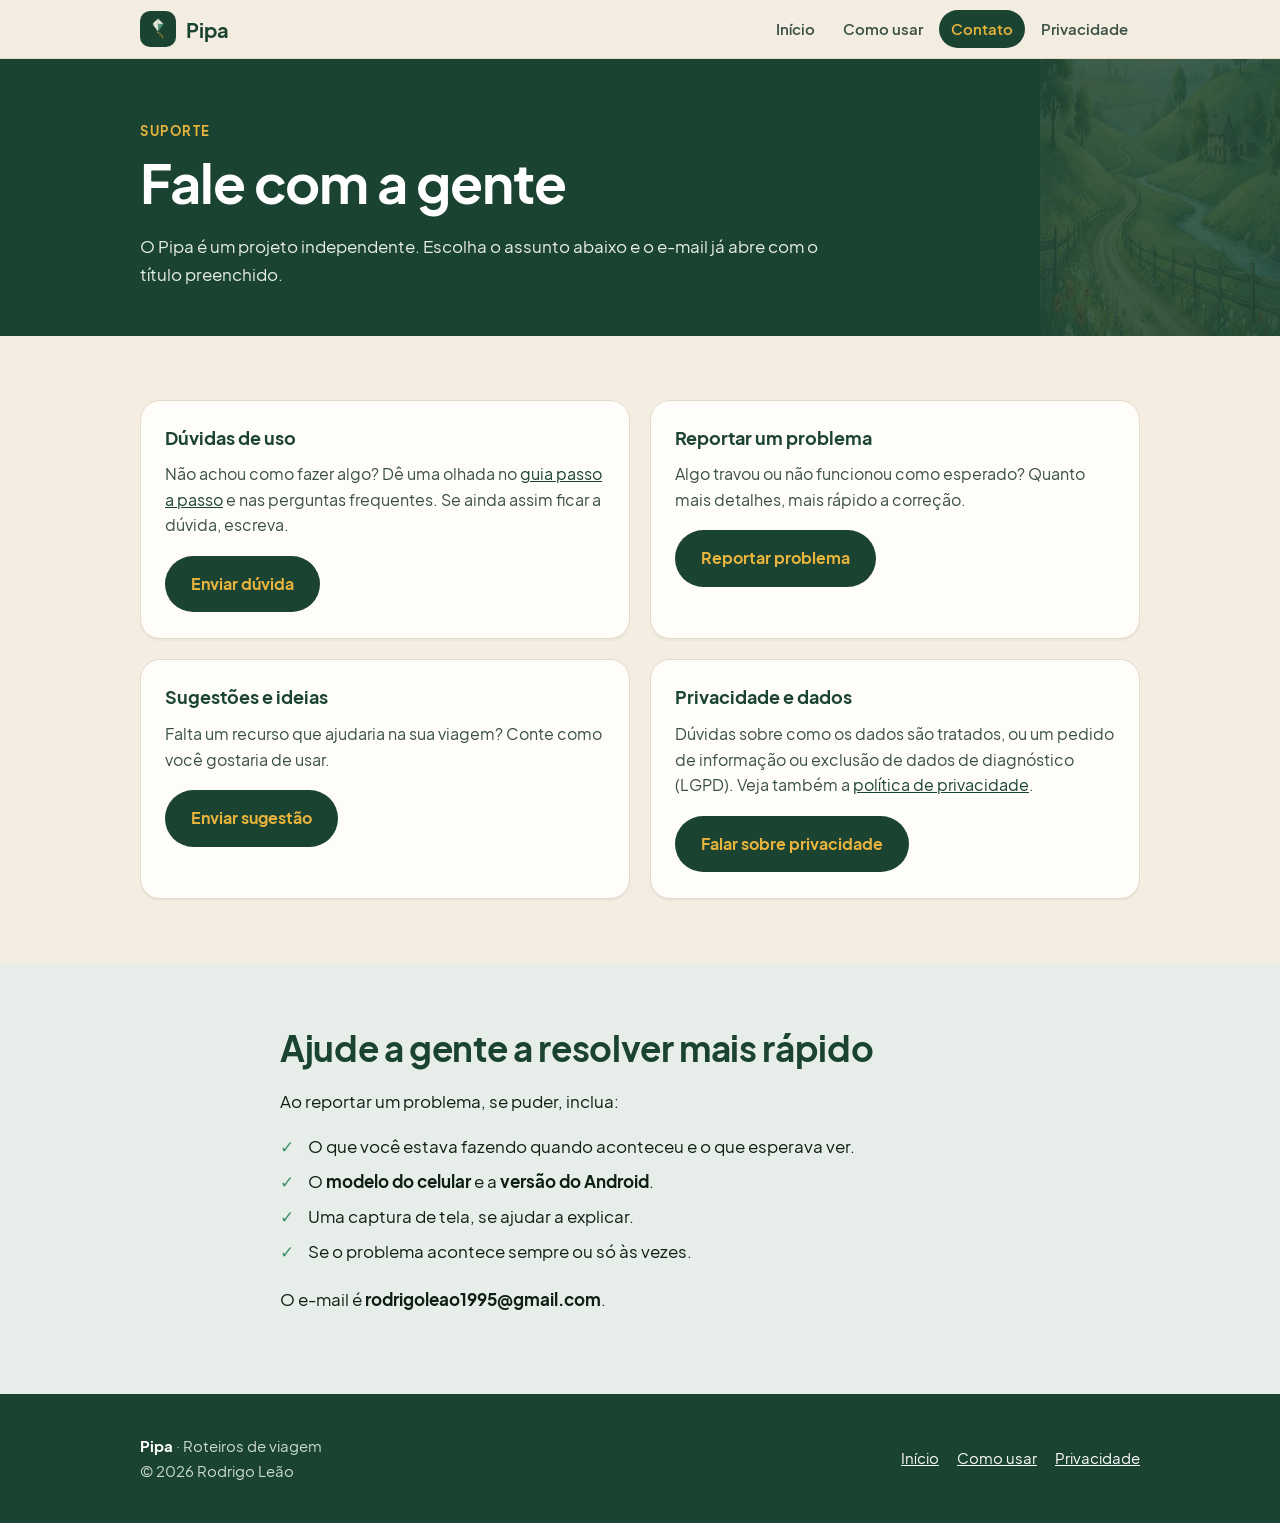
==== docs/contato/index.html @ 51963ef8 "feat: site de apresentação (início, como usar, contato) via GitHub Pages Co-Authored-By: Claude Sonn" ====
<!DOCTYPE html>
<html lang="pt-BR">
<head>
<meta charset="utf-8">
<meta name="viewport" content="width=device-width, initial-scale=1">
<title>Contato e suporte — Pipa</title>
<meta name="description" content="Fale com a gente: dúvidas, sugestões, relato de problemas ou pedidos sobre privacidade e dados do Pipa.">
<meta name="theme-color" content="#1B4332">
<link rel="canonical" href="https://rodrigoleao111.github.io/rumo-app/contato/">
<link rel="icon" type="image/png" href="../assets/img/favicon.png">
<link rel="apple-touch-icon" href="../assets/img/apple-touch-icon.png">
<meta property="og:type" content="website">
<meta property="og:title" content="Contato e suporte — Pipa">
<meta property="og:description" content="Dúvidas, sugestões ou problemas com o Pipa? Escreva para a gente.">
<meta property="og:image" content="https://rodrigoleao111.github.io/rumo-app/assets/img/og.jpg">
<link rel="stylesheet" href="../assets/site.css">
</head>
<body>

<header class="site-header">
  <div class="wrap">
    <a class="brand" href="../"><img src="../assets/img/icon-192.png" alt="" width="36" height="36"><span>Pipa</span></a>
    <nav class="nav" aria-label="Principal">
      <a href="../">Início</a>
      <a href="../como-usar/">Como usar</a>
      <a href="./" aria-current="page">Contato</a>
      <a href="../privacy/">Privacidade</a>
    </nav>
  </div>
</header>

<main>
  <section class="page-hero">
    <img class="deco" src="../assets/img/cover_campo.webp" alt="" width="800" height="446">
    <div class="wrap">
      <span class="eyebrow" style="color:var(--amber)">Suporte</span>
      <h1>Fale com a gente</h1>
      <p>O Pipa é um projeto independente. Escolha o assunto abaixo e o e-mail já abre com o título preenchido.</p>
    </div>
  </section>

  <section>
    <div class="wrap">
      <div class="grid grid-2">
        <article class="card contact-card">
          <h3>Dúvidas de uso</h3>
          <p>Não achou como fazer algo? Dê uma olhada no <a href="../como-usar/">guia passo a passo</a> e nas perguntas frequentes. Se ainda assim ficar a dúvida, escreva.</p>
          <a class="btn btn-primary" href="mailto:rodrigoleao1995@gmail.com?subject=Pipa%20-%20D%C3%BAvida">Enviar dúvida</a>
        </article>
        <article class="card contact-card">
          <h3>Reportar um problema</h3>
          <p>Algo travou ou não funcionou como esperado? Quanto mais detalhes, mais rápido a correção.</p>
          <a class="btn btn-primary" href="mailto:rodrigoleao1995@gmail.com?subject=Pipa%20-%20Problema&amp;body=O%20que%20aconteceu%3A%0A%0AO%20que%20eu%20esperava%3A%0A%0APassos%20para%20repetir%3A%0A%0AModelo%20do%20celular%3A%0AVers%C3%A3o%20do%20Android%3A">Reportar problema</a>
        </article>
        <article class="card contact-card">
          <h3>Sugestões e ideias</h3>
          <p>Falta um recurso que ajudaria na sua viagem? Conte como você gostaria de usar.</p>
          <a class="btn btn-primary" href="mailto:rodrigoleao1995@gmail.com?subject=Pipa%20-%20Sugest%C3%A3o">Enviar sugestão</a>
        </article>
        <article class="card contact-card">
          <h3>Privacidade e dados</h3>
          <p>Dúvidas sobre como os dados são tratados, ou um pedido de informação ou exclusão de dados de diagnóstico (LGPD). Veja também a <a href="../privacy/">política de privacidade</a>.</p>
          <a class="btn btn-primary" href="mailto:rodrigoleao1995@gmail.com?subject=Pipa%20-%20Privacidade">Falar sobre privacidade</a>
        </article>
      </div>
    </div>
  </section>

  <section class="band">
    <div class="wrap narrow">
      <h2>Ajude a gente a resolver mais rápido</h2>
      <p>Ao reportar um problema, se puder, inclua:</p>
      <ul class="check">
        <li>O que você estava fazendo quando aconteceu e o que esperava ver.</li>
        <li>O <b>modelo do celular</b> e a <b>versão do Android</b>.</li>
        <li>Uma captura de tela, se ajudar a explicar.</li>
        <li>Se o problema acontece sempre ou só às vezes.</li>
      </ul>
      <p style="margin-top:1.2em">O e-mail é <b>rodrigoleao1995@gmail.com</b>.</p>
    </div>
  </section>
</main>

<footer class="site-footer">
  <div class="wrap">
    <div><b>Pipa</b> · Roteiros de viagem<br>© 2026 Rodrigo Leão</div>
    <div class="links">
      <a href="../">Início</a>
      <a href="../como-usar/">Como usar</a>
      <a href="../privacy/">Privacidade</a>
    </div>
  </div>
</footer>

</body>
</html>
---- docs/assets/site.css ----
/* Pipa — site de apresentação. Tokens espelham app/ui/theme/Color.kt */
@font-face{font-family:"Plus Jakarta Sans";font-weight:400;font-style:normal;font-display:swap;src:url("fonts/plus_jakarta_sans_regular.ttf") format("truetype")}
@font-face{font-family:"Plus Jakarta Sans";font-weight:600;font-style:normal;font-display:swap;src:url("fonts/plus_jakarta_sans_semibold.ttf") format("truetype")}
@font-face{font-family:"Plus Jakarta Sans";font-weight:700;font-style:normal;font-display:swap;src:url("fonts/plus_jakarta_sans_bold.ttf") format("truetype")}

:root{
  --moss:#1B4332; --sage:#40916C; --lime:#A7C957;
  --sand:#F4EDE1; --cream:#FAF7F2; --surface:#FFFDF9; --forest:#E7EDE8;
  --amber:#E9B43C; --amber-light:#FDF3DD;
  --text:#0D1F16; --text2:#3A5045; --line:#E4DACB;
  --radius:20px; --shadow:0 10px 30px rgba(27,67,50,.12);
}
*{box-sizing:border-box}
html{-webkit-text-size-adjust:100%;scroll-behavior:smooth}
body{margin:0;background:var(--sand);color:var(--text);font-family:"Plus Jakarta Sans",system-ui,-apple-system,"Segoe UI",Roboto,sans-serif;font-size:17px;line-height:1.65}
img{max-width:100%;display:block}
a{color:var(--moss)}
h1,h2,h3{line-height:1.2;color:var(--moss);margin:0 0 .5em}
h1{font-size:clamp(2rem,6vw,3.4rem);font-weight:700;letter-spacing:-.02em}
h2{font-size:clamp(1.55rem,4vw,2.2rem);font-weight:700;letter-spacing:-.01em}
h3{font-size:1.15rem;font-weight:700}
p{margin:0 0 1em}
.wrap{max-width:1040px;margin:0 auto;padding:0 20px}
.narrow{max-width:760px}
.lead{font-size:1.15rem;color:var(--text2)}
.eyebrow{display:inline-block;font-size:.8rem;font-weight:700;letter-spacing:.12em;text-transform:uppercase;color:var(--sage);margin-bottom:.6em}
section{padding:64px 0}
.center{text-align:center}

/* topo */
.site-header{position:sticky;top:0;z-index:20;background:rgba(244,237,225,.92);backdrop-filter:blur(10px);-webkit-backdrop-filter:blur(10px);border-bottom:1px solid var(--line)}
.site-header .wrap{display:flex;align-items:center;justify-content:space-between;gap:12px;padding-top:10px;padding-bottom:10px}
.brand{display:flex;align-items:center;gap:10px;font-weight:700;font-size:1.25rem;color:var(--moss);text-decoration:none}
.brand img{width:36px;height:36px;border-radius:10px}
.nav{display:flex;gap:4px;flex-wrap:wrap;justify-content:flex-end}
.nav a{padding:7px 12px;border-radius:999px;font-size:.92rem;font-weight:600;color:var(--text2);text-decoration:none}
.nav a:hover{background:var(--forest)}
.nav a[aria-current="page"]{background:var(--moss);color:var(--amber)}

/* botões */
.btn{display:inline-flex;align-items:center;gap:8px;padding:13px 24px;border-radius:999px;font:inherit;font-weight:700;font-size:1rem;text-decoration:none;border:2px solid transparent;cursor:pointer}
.btn-primary{background:var(--moss);color:var(--amber)}
.btn-primary:hover{background:#14352a}
.btn-ghost{background:rgba(255,253,249,.92);color:var(--moss)}
.btn-ghost:hover{background:#fff}
.btn-outline{border-color:var(--moss);color:var(--moss);background:transparent}
.btn-soon{background:rgba(255,253,249,.18);color:#fff;border-color:rgba(255,255,255,.55);cursor:default}
.btn-row{display:flex;gap:12px;flex-wrap:wrap;margin-top:1.4em}

/* hero */
.hero{position:relative;color:#fff;padding:0;overflow:hidden;background:var(--moss)}
.hero > img{position:absolute;inset:0;width:100%;height:100%;object-fit:cover}
.hero::after{content:"";position:absolute;inset:0;background:linear-gradient(180deg,rgba(13,31,22,.35) 0%,rgba(13,31,22,.72) 100%)}
.hero .wrap{position:relative;z-index:1;padding-top:96px;padding-bottom:96px}
.hero h1{color:#fff;max-width:14ch;text-shadow:0 2px 18px rgba(0,0,0,.35)}
.hero .lead{color:#F4EDE1;max-width:36em;text-shadow:0 1px 10px rgba(0,0,0,.4)}
.hero .chips{display:flex;flex-wrap:wrap;gap:8px;margin-top:1.6em}
.chip{display:inline-flex;align-items:center;gap:6px;padding:6px 14px;border-radius:999px;background:rgba(255,253,249,.16);border:1px solid rgba(255,255,255,.35);font-size:.88rem;font-weight:600;color:#fff}
.page-hero{background:var(--moss);color:#fff;padding:56px 0 48px;position:relative;overflow:hidden}
.page-hero h1{color:#fff;margin-bottom:.3em}
.page-hero p{color:#E7EDE8;margin:0;max-width:40em}
.page-hero img.deco{position:absolute;right:-20px;bottom:-20px;width:260px;opacity:.16;border-radius:30px;display:none}
@media(min-width:760px){.page-hero img.deco{display:block}}

/* cards */
.grid{display:grid;gap:20px;grid-template-columns:repeat(auto-fit,minmax(250px,1fr))}
.grid-2{grid-template-columns:repeat(auto-fit,minmax(min(100%,380px),1fr))}
.card{background:var(--surface);border:1px solid var(--line);border-radius:var(--radius);padding:26px 24px;box-shadow:0 2px 0 rgba(27,67,50,.04)}
.card h3{margin-bottom:.35em}
.card p{margin:0;color:var(--text2);font-size:.97rem}
.card .ico{width:56px;height:56px;margin-bottom:12px}
.card .ico-row{display:flex;gap:6px;margin-bottom:12px}
.card .ico-row img{width:44px;height:44px}
.band{background:var(--forest)}
.band-dark{background:var(--moss);color:#E7EDE8}
.band-dark h2{color:#fff}
.band-dark .lead{color:#C9DACF}

/* screenshots */
.shots{display:flex;gap:22px;overflow-x:auto;scroll-snap-type:x mandatory;padding:8px 20px 28px;margin:0 -20px;-webkit-overflow-scrolling:touch}
.shot{flex:0 0 auto;width:230px;scroll-snap-align:center;margin:0}
.shot img{width:100%;height:auto;border-radius:28px;border:6px solid #0D1F16;box-shadow:var(--shadow);background:#fff;aspect-ratio:600/1333;object-fit:cover}
.shot figcaption{margin-top:12px;font-size:.9rem;color:var(--text2);text-align:center}
.shot figcaption b{display:block;color:var(--moss);font-size:1rem}
@media(min-width:1000px){.shots{justify-content:center;overflow:visible;flex-wrap:wrap}.shots .shot{width:182px}}

/* galeria de destinos */
.gallery{display:grid;gap:14px;grid-template-columns:repeat(2,1fr)}
@media(min-width:760px){.gallery{grid-template-columns:repeat(4,1fr)}}
.gallery img{width:100%;height:auto;aspect-ratio:16/10;object-fit:cover;border-radius:16px;box-shadow:0 4px 14px rgba(27,67,50,.15)}

/* destaques de privacidade */
.pillars{display:grid;gap:16px;grid-template-columns:repeat(auto-fit,minmax(200px,1fr));margin-top:28px}
.pillar{background:rgba(255,253,249,.08);border:1px solid rgba(255,255,255,.18);border-radius:16px;padding:18px 18px}
.pillar b{display:block;color:var(--amber);margin-bottom:.2em}
.pillar span{font-size:.93rem;color:#E7EDE8}

/* como usar */
.toc{background:var(--surface);border:1px solid var(--line);border-radius:var(--radius);padding:20px 24px;margin:-28px 0 8px;position:relative;box-shadow:var(--shadow)}
.toc b{display:block;margin-bottom:6px;color:var(--moss)}
.toc ol{margin:0;padding-left:1.3em;columns:2;column-gap:28px}
@media(max-width:600px){.toc ol{columns:1}}
.toc li{margin:.15em 0;break-inside:avoid}
.guide{padding:44px 0;border-bottom:1px solid var(--line)}
.guide:last-of-type{border-bottom:0}
.guide .split{display:grid;gap:28px;align-items:start}
@media(min-width:800px){.guide .split.has-shot{grid-template-columns:1fr 230px}}
.guide .num{display:inline-flex;align-items:center;justify-content:center;width:34px;height:34px;border-radius:10px;background:var(--moss);color:var(--amber);font-weight:700;margin-right:10px;font-size:1rem;vertical-align:middle}
.guide h2{font-size:1.6rem}
.steps{counter-reset:s;list-style:none;padding:0;margin:1em 0}
.steps li{counter-increment:s;position:relative;padding:4px 0 4px 44px;margin:.55em 0}
.steps li::before{content:counter(s);position:absolute;left:0;top:2px;width:30px;height:30px;border-radius:50%;background:var(--amber-light);border:2px solid var(--amber);color:var(--moss);font-weight:700;font-size:.9rem;display:flex;align-items:center;justify-content:center}
.tip{background:var(--amber-light);border-left:4px solid var(--amber);border-radius:0 14px 14px 0;padding:12px 16px;margin:1.2em 0;font-size:.96rem}
.tip b{color:var(--moss)}
.warn{background:#FBEAE6;border-left-color:#C0553F}
.guide .shot{width:230px;justify-self:center}
kbd,.k{background:var(--forest);border:1px solid var(--line);border-radius:8px;padding:1px 8px;font-size:.9em;font-weight:600;color:var(--moss);white-space:nowrap}

/* FAQ */
details{background:var(--surface);border:1px solid var(--line);border-radius:16px;padding:0;margin:10px 0}
summary{cursor:pointer;font-weight:700;color:var(--moss);padding:16px 20px;list-style:none;display:flex;justify-content:space-between;gap:12px;align-items:center}
summary::-webkit-details-marker{display:none}
summary::after{content:"+";font-size:1.4rem;line-height:1;color:var(--sage)}
details[open] summary::after{content:"–"}
details > div{padding:0 20px 16px;color:var(--text2)}
details > div p:last-child{margin-bottom:0}

/* contato */
.contact-card{display:flex;flex-direction:column;gap:6px}
.contact-card .btn{align-self:flex-start;margin-top:12px}
.check{list-style:none;padding:0;margin:.6em 0 0}
.check li{padding-left:28px;position:relative;margin:.4em 0}
.check li::before{content:"✓";position:absolute;left:0;color:var(--sage);font-weight:700}

/* rodapé */
.site-footer{background:var(--moss);color:#C9DACF;padding:40px 0;font-size:.93rem}
.site-footer .wrap{display:flex;flex-wrap:wrap;gap:20px 40px;justify-content:space-between;align-items:center}
.site-footer a{color:#fff}
.site-footer .links{display:flex;gap:18px;flex-wrap:wrap}
.site-footer b{color:#fff}

@media(max-width:560px){
  body{font-size:16px}
  section{padding:48px 0}
  .hero .wrap{padding-top:64px;padding-bottom:64px}
  .brand span{font-size:1.1rem}
  .site-header .wrap{flex-wrap:wrap;padding-top:8px;padding-bottom:8px}
  .nav{width:100%;justify-content:space-between;flex-wrap:nowrap}
  .nav a{padding:6px 10px;font-size:.85rem}
}
@media(prefers-reduced-motion:reduce){html{scroll-behavior:auto}}
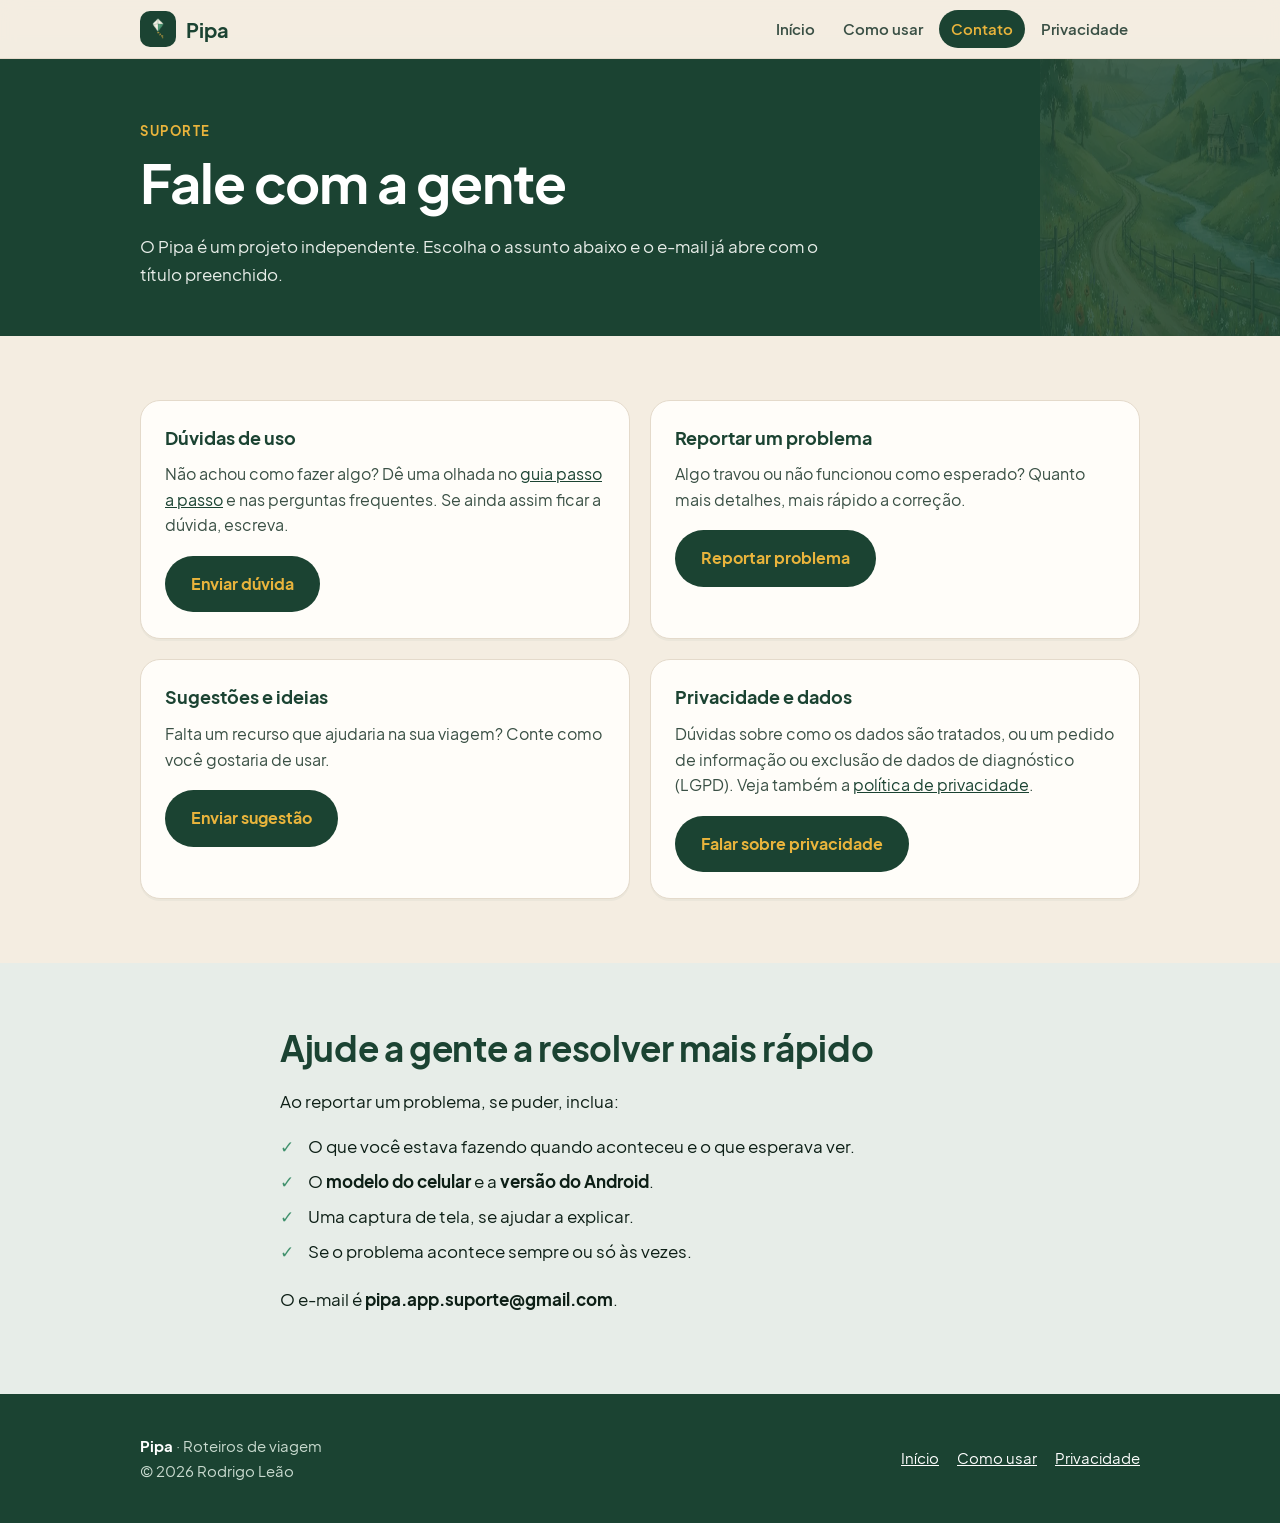
==== commit 13e47929: "chore: troca e-mail de contato para pipa.app.suporte@gmail.com Co-Authored-By: Claude Sonnet 5.5 <no" ====
--- a/docs/contato/index.html
+++ b/docs/contato/index.html
@@ -45,22 +45,22 @@
         <article class="card contact-card">
           <h3>Dúvidas de uso</h3>
           <p>Não achou como fazer algo? Dê uma olhada no <a href="../como-usar/">guia passo a passo</a> e nas perguntas frequentes. Se ainda assim ficar a dúvida, escreva.</p>
-          <a class="btn btn-primary" href="mailto:rodrigoleao1995@gmail.com?subject=Pipa%20-%20D%C3%BAvida">Enviar dúvida</a>
+          <a class="btn btn-primary" href="mailto:pipa.app.suporte@gmail.com?subject=Pipa%20-%20D%C3%BAvida">Enviar dúvida</a>
         </article>
         <article class="card contact-card">
           <h3>Reportar um problema</h3>
           <p>Algo travou ou não funcionou como esperado? Quanto mais detalhes, mais rápido a correção.</p>
-          <a class="btn btn-primary" href="mailto:rodrigoleao1995@gmail.com?subject=Pipa%20-%20Problema&amp;body=O%20que%20aconteceu%3A%0A%0AO%20que%20eu%20esperava%3A%0A%0APassos%20para%20repetir%3A%0A%0AModelo%20do%20celular%3A%0AVers%C3%A3o%20do%20Android%3A">Reportar problema</a>
+          <a class="btn btn-primary" href="mailto:pipa.app.suporte@gmail.com?subject=Pipa%20-%20Problema&amp;body=O%20que%20aconteceu%3A%0A%0AO%20que%20eu%20esperava%3A%0A%0APassos%20para%20repetir%3A%0A%0AModelo%20do%20celular%3A%0AVers%C3%A3o%20do%20Android%3A">Reportar problema</a>
         </article>
         <article class="card contact-card">
           <h3>Sugestões e ideias</h3>
           <p>Falta um recurso que ajudaria na sua viagem? Conte como você gostaria de usar.</p>
-          <a class="btn btn-primary" href="mailto:rodrigoleao1995@gmail.com?subject=Pipa%20-%20Sugest%C3%A3o">Enviar sugestão</a>
+          <a class="btn btn-primary" href="mailto:pipa.app.suporte@gmail.com?subject=Pipa%20-%20Sugest%C3%A3o">Enviar sugestão</a>
         </article>
         <article class="card contact-card">
           <h3>Privacidade e dados</h3>
           <p>Dúvidas sobre como os dados são tratados, ou um pedido de informação ou exclusão de dados de diagnóstico (LGPD). Veja também a <a href="../privacy/">política de privacidade</a>.</p>
-          <a class="btn btn-primary" href="mailto:rodrigoleao1995@gmail.com?subject=Pipa%20-%20Privacidade">Falar sobre privacidade</a>
+          <a class="btn btn-primary" href="mailto:pipa.app.suporte@gmail.com?subject=Pipa%20-%20Privacidade">Falar sobre privacidade</a>
         </article>
       </div>
     </div>
@@ -76,7 +76,7 @@
         <li>Uma captura de tela, se ajudar a explicar.</li>
         <li>Se o problema acontece sempre ou só às vezes.</li>
       </ul>
-      <p style="margin-top:1.2em">O e-mail é <b>rodrigoleao1995@gmail.com</b>.</p>
+      <p style="margin-top:1.2em">O e-mail é <b>pipa.app.suporte@gmail.com</b>.</p>
     </div>
   </section>
 </main>
